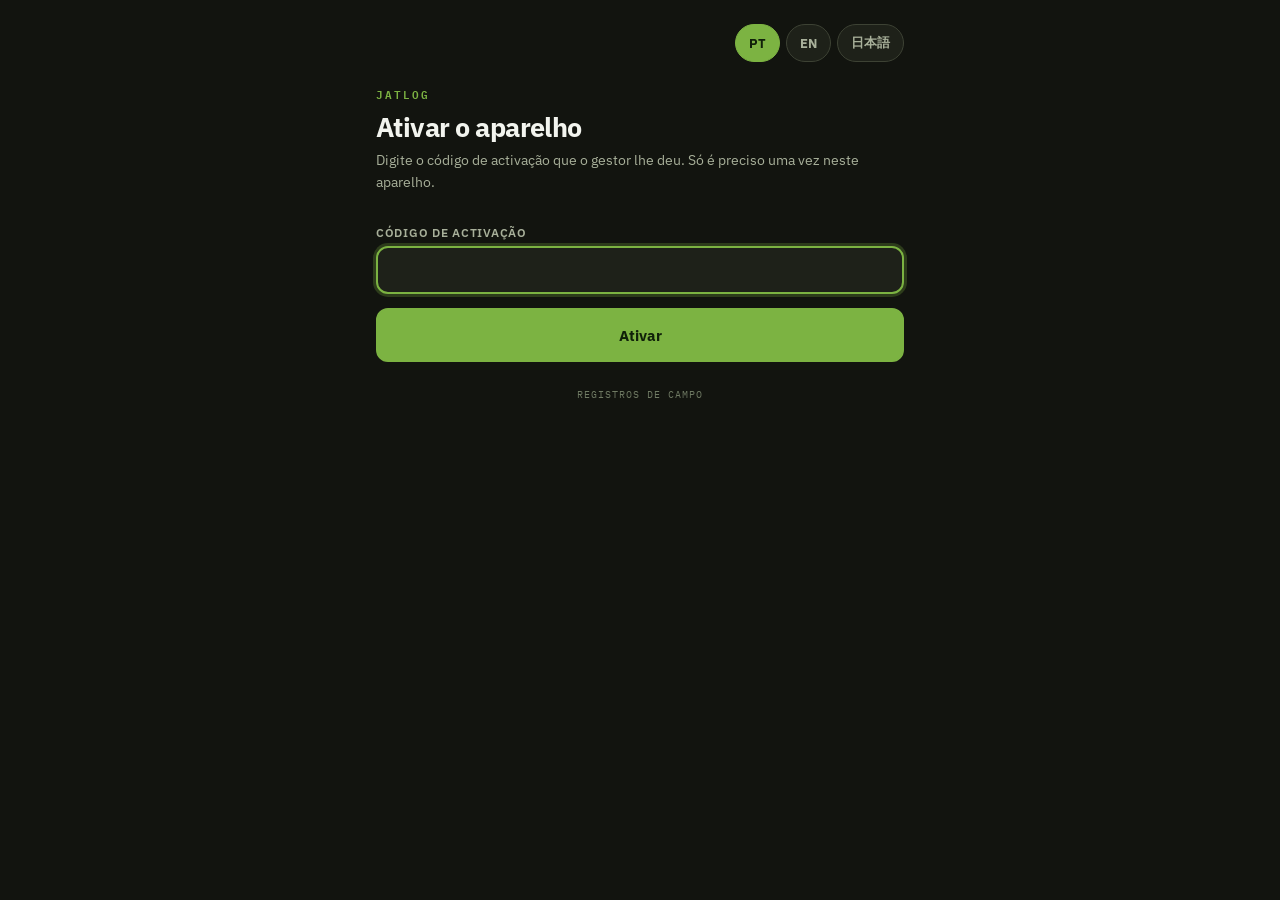
==== docs/index.html @ 4b3834bb "Take the dark palette everywhere, so the two records look like one app The measurements module was b" ====
<!DOCTYPE html>
<html lang="pt-BR">
<head>
<meta charset="UTF-8">
<meta name="viewport" content="width=device-width, initial-scale=1, maximum-scale=1, user-scalable=no, viewport-fit=cover">
<title>JatLog</title>

<link rel="manifest" href="./manifest.webmanifest">
<meta name="theme-color" content="#12140F">
<meta name="apple-mobile-web-app-capable" content="yes">
<meta name="mobile-web-app-capable" content="yes">
<meta name="apple-mobile-web-app-status-bar-style" content="black-translucent">
<meta name="apple-mobile-web-app-title" content="JatLog">
<link rel="apple-touch-icon" href="./icon-192.png">
<link rel="icon" type="image/png" href="./icon-192.png">

<link rel="preconnect" href="https://fonts.googleapis.com">
<link rel="preconnect" href="https://fonts.gstatic.com" crossorigin>
<link href="https://fonts.googleapis.com/css2?family=IBM+Plex+Mono:wght@400;500;600;700&family=IBM+Plex+Sans:wght@400;500;600;700&display=swap" rel="stylesheet">
<link rel="stylesheet" href="./styles.css">
</head>
<body>

<main id="palco">

  <!-- escolha do idioma: vale para os dois módulos -->
  <div class="idiomas" id="idiomas" hidden></div>

  <!-- ---------------------------------------------------- 0. activação ---- -->
  <section class="ecra" id="ecraActivacao" hidden>
    <div class="login-head">
      <div class="mark">JatLog</div>
      <h1 data-t="activacao.titulo"></h1>
      <p data-t="activacao.texto"></p>
    </div>
    <div class="painel">
      <div class="banner error" id="avisoActivacao" hidden></div>
      <label class="campo" for="inpCodigo" data-t="activacao.campo"></label>
      <input type="text" id="inpCodigo" autocomplete="off" autocapitalize="off"
             autocorrect="off" spellcheck="false" enterkeyhint="go">
      <button class="btn principal" id="btnActivar" data-t="activacao.botao"></button>
    </div>
    <div class="appfoot" data-t="app.subtitulo"></div>
  </section>

  <!-- ------------------------------------------------------- 1. entrada ---- -->
  <section class="ecra" id="ecraEntrada" hidden>
    <div class="login-head">
      <div class="mark">JatLog</div>
      <h1 data-t="entrada.titulo"></h1>
      <p data-t="entrada.texto"></p>
    </div>
    <div class="painel">
      <div class="banner error" id="avisoEntrada" hidden></div>

      <div class="banner info" id="avisoAdminActivo" data-t="entrada.adminActivo" hidden></div>
      <button class="btn ligacao" id="btnSairAdmin" data-t="entrada.sairAdmin" hidden></button>

      <label class="campo" for="inpNome" data-t="entrada.nome"></label>
      <input type="text" id="inpNome" data-tph="entrada.nomePlaceholder" autocomplete="name"
             autocapitalize="words" enterkeyhint="go">

      <details id="blocoAdmin">
        <summary data-t="entrada.admin"></summary>
        <label class="campo" for="inpSenha" data-t="entrada.senha"></label>
        <input type="password" id="inpSenha" data-tph="entrada.senhaPlaceholder"
               autocomplete="off">
      </details>

      <button class="btn principal" id="btnComecar" data-t="entrada.botao"></button>
    </div>
    <div class="appfoot" data-t="app.rodape"></div>
  </section>

  <!-- ---------------------------------------------------------- 2. menu ---- -->
  <section class="ecra" id="ecraMenu" hidden>
    <div class="login-head">
      <div class="mark">JatLog</div>
      <h1 data-t="menu.titulo"></h1>
      <p id="subMenu"></p>
    </div>

    <div class="painel">
      <a class="cartao-menu" id="cartaoColheita" href="./colheita/">
        <span class="cartao-t" data-t="menu.colheita"></span>
        <span class="cartao-d" data-t="menu.colheitaDesc"></span>
        <span class="cartao-fila" id="filaColheita" hidden></span>
      </a>

      <a class="cartao-menu" id="cartaoIndia" href="./india/">
        <span class="cartao-t" data-t="menu.india"></span>
        <span class="cartao-d" data-t="menu.indiaDesc"></span>
        <span class="cartao-fila" id="filaIndia" hidden></span>
      </a>
    </div>

    <button class="btn ligacao" id="btnSairAdmin2" data-t="entrada.sairAdmin" hidden></button>
    <button class="btn ligacao" id="btnTrocarUsuario" data-t="geral.trocarUsuario"></button>
    <button class="btn ligacao" id="btnDesactivar" data-t="menu.desactivar"></button>

    <div class="appfoot" data-t="app.rodape"></div>
  </section>

</main>

<div id="brinde" hidden></div>

<script src="./config.js"></script>
<script src="./shell_i18n.js"></script>
<script src="./shell.js"></script>
</body>
</html>
---- docs/styles.css ----
/* JatLog — entrada comum e módulo da colheita.
 *
 * O desenho veio da aplicação Streamlit ("balança"), mas as cores são as do
 * módulo das medições: fundo escuro e verde-limão, pensados para se ler ao sol
 * (Kaz, 2026-08-11: "juntem-se no escuro"). A estrutura das classes e as
 * medidas não mudaram — só a paleta.
 *
 * Os nomes das variáveis são os de sempre para não haver que reescrever o
 * ficheiro todo; o que mudou foi o valor. `--card` é o painel, `--ink` é o
 * texto claro, `--green` é o acento. `--sobre-verde` é o texto que assenta
 * por cima do acento (nunca branco: sobre este verde não tem contraste).
 */

:root {
  --ink:         #F2F4EE;
  --ink-soft:    #A8B09A;
  --ink-fraco:   #6F7A63;
  --line:        #3D4234;
  --bg:          #12140F;
  --card:        #1E2119;
  --card2:       #2A2E23;
  --green:       #7CB342;
  --green-dark:  #558B2F;
  --green-soft:  #17400F;
  --sobre-verde: #10210A;
  --amber:       #F9A825;
  --amber-soft:  #4A3C0C;
  --red:         #E53935;
  --red-soft:    #4A1414;
  --panel:       #0B0D09;
  --digit:       #B6E88A;
  --shadow:      0 1px 2px rgba(0,0,0,.35), 0 6px 20px rgba(0,0,0,.30);
  --font-ui:    'IBM Plex Sans', -apple-system, BlinkMacSystemFont, 'Segoe UI', sans-serif;
  --font-mono:  'IBM Plex Mono', ui-monospace, SFMono-Regular, Menlo, monospace;
}

/* Uma classe nunca deve vencer o atributo hidden (erro já cometido no India Rec). */
[hidden] { display: none !important; }

* { box-sizing: border-box; }

html, body {
  margin: 0;
  padding: 0;
  background: var(--bg);
  color: var(--ink);
  font-family: var(--font-ui);
  -webkit-text-size-adjust: 100%;
  -webkit-tap-highlight-color: transparent;
  overscroll-behavior-y: none;
}

#palco {
  max-width: 560px;
  margin: 0 auto;
  padding: calc(env(safe-area-inset-top, 0px) + 14px) 16px
           calc(env(safe-area-inset-bottom, 0px) + 40px);
}

@keyframes rise { from { opacity: 0; transform: translateY(6px); } to { opacity: 1; transform: none; } }
.ecra { animation: rise .18s ease-out; }

/* ================= barra de rede / fila ================= */
/* os mesmos tons da barra de estado do módulo das medições */
#barra {
  position: sticky;
  top: 0;
  z-index: 50;
  padding: 9px 12px;
  text-align: center;
  font-size: 13px;
  font-weight: 600;
  letter-spacing: .04em;
  color: #fff;
  background: #6D1B1B;
}
#barra.enviando { background: #5D4E12; }
#barra.guardado { background: var(--green-dark); }

/* ================= escolha do idioma ================= */
.idiomas {
  display: flex;
  justify-content: flex-end;
  gap: 6px;
  padding-top: 10px;
}
.idiomas button {
  min-height: 38px;
  border: 1px solid var(--line);
  background: var(--card);
  color: var(--ink-soft);
  font-family: var(--font-ui);
  font-size: 13px;
  font-weight: 700;
  padding: 7px 13px;
  border-radius: 999px;
  cursor: pointer;
}
.idiomas button.activo {
  background: var(--green);
  border-color: var(--green);
  color: var(--sobre-verde);
}

/* ================= cabeçalho de entrada ================= */
.login-head { padding: 22px 0 18px; }
.login-head .mark {
  font-family: var(--font-mono);
  font-size: 11px;
  letter-spacing: .18em;
  text-transform: uppercase;
  color: var(--green);
  font-weight: 600;
}
.login-head h1 {
  font-size: 27px;
  font-weight: 700;
  margin: 8px 0 6px;
  line-height: 1.22;
  letter-spacing: -.02em;
}
.login-head p { font-size: 14px; color: var(--ink-soft); margin: 0; line-height: 1.55; }

.appfoot {
  margin-top: 26px;
  text-align: center;
  font-family: var(--font-mono);
  font-size: 10px;
  letter-spacing: .1em;
  text-transform: uppercase;
  color: var(--ink-fraco);
}

/* ================= painel de formulário ================= */
.painel { display: block; }

label.campo {
  display: block;
  font-size: 12px;
  font-weight: 600;
  letter-spacing: .06em;
  text-transform: uppercase;
  color: var(--ink-soft);
  margin: 14px 0 6px;
}

input[type="text"], input[type="password"], select {
  width: 100%;
  background: var(--card);
  border: 2px solid var(--line);
  border-radius: 12px;
  font-family: var(--font-ui);
  font-size: 16px;
  padding: 12px 14px;
  color: var(--ink);
  appearance: none;
  -webkit-appearance: none;
}
select {
  background-image: url("data:image/svg+xml;utf8,<svg xmlns='http://www.w3.org/2000/svg' width='12' height='8'><path d='M1 1l5 5 5-5' fill='none' stroke='%23A8B09A' stroke-width='1.8' stroke-linecap='round'/></svg>");
  background-repeat: no-repeat;
  background-position: right 14px center;
  padding-right: 36px;
}
input:focus, select:focus {
  outline: none;
  border-color: var(--green);
  box-shadow: 0 0 0 3px rgba(124, 179, 66, .25);
}
input::placeholder { color: var(--ink-fraco); }
/* o menu do select é desenhado pelo sistema: sem isto ficava texto claro
   sobre fundo claro em alguns Android */
select option { background: var(--card); color: var(--ink); }

.duas { display: grid; grid-template-columns: 1fr 1fr; gap: 10px; }
.duas > .btn { margin-top: 10px; }

/* o painel é mais claro que os campos que estão lá dentro: no escuro, um campo
   da mesma cor do painel desaparece */
details#blocoAdmin {
  margin-top: 14px;
  border: 1px solid var(--line);
  border-radius: 12px;
  background: var(--card2);
  overflow: hidden;
}
details#blocoAdmin summary {
  font-size: 13px;
  color: var(--ink-soft);
  padding: 13px 14px;
  cursor: pointer;
}
details#blocoAdmin > *:not(summary) { margin-left: 14px; margin-right: 14px; }
details#blocoAdmin > input { width: calc(100% - 28px); margin-bottom: 14px; }

/* ================= botões ================= */
.btn {
  display: block;
  width: 100%;
  margin-top: 14px;
  border-radius: 12px;
  font-family: var(--font-ui);
  font-size: 15px;
  font-weight: 600;
  min-height: 54px;
  padding: 10px 16px;
  border: 2px solid var(--line);
  background: var(--card2);
  color: var(--ink);
  cursor: pointer;
  transition: transform .08s ease, background .15s ease;
}
.btn:hover { border-color: var(--ink-soft); }
.btn:active { transform: scale(.985); }
.btn:focus-visible { outline: 3px solid var(--green); outline-offset: 2px; }

.btn.principal {
  background: var(--green);
  border-color: var(--green);
  color: var(--sobre-verde);
  font-weight: 700;
}
.btn.principal:hover { background: var(--green-dark); border-color: var(--green-dark); }

.btn.cancelar { background: var(--red-soft); border-color: var(--red); color: #FFB4AE; }
.btn.cancelar:hover { background: var(--red); color: #fff; }

.btn.perigo { background: var(--red); border-color: var(--red); color: #fff; }
.btn.perigo:hover { background: #B71C1C; border-color: #B71C1C; }

.btn.ligacao {
  background: transparent;
  border: none;
  color: var(--ink-soft);
  font-size: 13px;
  font-weight: 500;
  min-height: 38px;
  text-decoration: underline;
  text-underline-offset: 3px;
}
.btn.apagar {
  background: transparent;
  border: none;
  color: #FF8A80;
  font-size: 13px;
  font-weight: 500;
  min-height: 38px;
  text-decoration: underline;
  text-underline-offset: 3px;
}

/* ================= barra de contexto ================= */
.topbar {
  display: flex;
  align-items: center;
  justify-content: space-between;
  gap: 12px;
  background: var(--card);
  border: 1px solid var(--line);
  border-radius: 14px;
  padding: 12px 14px;
  margin-bottom: 12px;
  box-shadow: var(--shadow);
}
.topbar .who { min-width: 0; }
.topbar .who .name {
  font-size: 14px;
  font-weight: 600;
  white-space: nowrap;
  overflow: hidden;
  text-overflow: ellipsis;
}
.topbar .who .month {
  font-family: var(--font-mono);
  font-size: 11px;
  letter-spacing: .08em;
  text-transform: uppercase;
  color: var(--ink-soft);
  margin-top: 3px;
}
/* o mesmo crachá do módulo das medições */
.badge-adm {
  display: inline-block;
  font-size: 9px;
  font-weight: 800;
  letter-spacing: .12em;
  background: var(--green);
  color: var(--sobre-verde);
  border-radius: 999px;
  padding: 2px 8px;
  margin-left: 6px;
  vertical-align: 2px;
}
.counter { flex: 0 0 auto; text-align: right; padding-left: 12px; border-left: 1px solid var(--line); }
.counter .num {
  font-family: var(--font-mono);
  font-size: 26px;
  font-weight: 700;
  line-height: 1;
  color: var(--green);
  font-variant-numeric: tabular-nums;
}
.counter .lbl {
  font-size: 10px;
  letter-spacing: .1em;
  text-transform: uppercase;
  color: var(--ink-soft);
  margin-top: 4px;
}

/* ================= títulos de secção ================= */
.eyebrow {
  font-family: var(--font-mono);
  font-size: 11px;
  font-weight: 600;
  letter-spacing: .14em;
  text-transform: uppercase;
  color: var(--ink-soft);
  margin: 4px 0 8px;
}

/* ================= painel de pesagem ================= */
.readout {
  background: var(--card);
  border: 1px solid var(--line);
  border-radius: 16px;
  padding: 14px 16px;
  margin-bottom: 10px;
  box-shadow: var(--shadow);
}
.readout .tag {
  font-family: var(--font-mono);
  font-size: 11px;
  letter-spacing: .14em;
  text-transform: uppercase;
  color: var(--ink-soft);
  margin-bottom: 6px;
}
.readout .line-code {
  font-family: var(--font-mono);
  font-size: 32px;
  font-weight: 700;
  color: var(--green);
  letter-spacing: -.01em;
  line-height: 1.1;
  word-break: break-word;
}
.readout .sub { font-size: 12px; color: var(--ink-soft); margin-top: 6px; }

/* o visor do peso: mais fundo que o resto, como um mostrador de balança */
input.mostrador {
  background: var(--panel);
  color: var(--digit);
  border: 2px solid var(--line);
  border-radius: 18px;
  font-family: var(--font-mono);
  font-size: 40px;
  font-weight: 700;
  text-align: right;
  letter-spacing: -.02em;
  padding: 18px 20px;
  caret-color: var(--digit);
}
input.mostrador:focus { box-shadow: none; }
input.mostrador::placeholder { color: #46543A; font-weight: 400; }

/* a caixa grande da busca */
input.busca {
  border: 2px solid var(--line);
  border-radius: 14px;
  font-family: var(--font-mono);
  font-size: 34px;
  font-weight: 700;
  text-align: center;
  padding: 16px 14px;
}
input.busca::placeholder { color: #5E6A52; font-weight: 400; }

/* ================= segmento kg / g ================= */
.segmento {
  display: grid;
  grid-template-columns: 1fr 1fr;
  gap: 6px;
  background: var(--card);
  border: 1px solid var(--line);
  border-radius: 12px;
  padding: 5px;
  margin-top: 10px;
}
.segmento button {
  background: transparent;
  border: none;
  color: var(--ink-soft);
  font-family: var(--font-mono);
  font-size: 15px;
  font-weight: 600;
  min-height: 44px;
  border-radius: 8px;
  cursor: pointer;
}
.segmento button.activo { background: var(--green); color: var(--sobre-verde); font-weight: 700; }

/* ================= banners ================= */
.banner {
  border-radius: 12px;
  padding: 12px 14px;
  font-size: 13.5px;
  line-height: 1.5;
  margin-bottom: 12px;
  border: 1px solid transparent;
}
.banner b { font-family: var(--font-mono); }
.banner.warn  { background: var(--amber-soft); border-color: #6B5A1F; color: #F7DD9A; }
.banner.error { background: var(--red-soft);   border-color: #7A2B28; color: #FFB4AE; }
/* a ajuda fica ao lado da caixa de busca o tempo todo: mais apagada que as
   outras, para não competir com o número que se está a escrever */
.banner.info  { background: #1B2A15; border-color: #33452A; color: #B8C8A6; }
.banner.ok {
  background: var(--green-soft);
  border-color: #3E8A2C;
  color: #CFE8B4;
  font-weight: 600;
}
.banner.ok .tick { display: inline-block; font-family: var(--font-mono); font-weight: 700; margin-right: 6px; }

/* ================= grelha de detalhe ================= */
.meta {
  display: grid;
  grid-template-columns: 1fr 1fr;
  gap: 1px;
  background: var(--line);
  border: 1px solid var(--line);
  border-radius: 12px;
  overflow: hidden;
  margin-top: 14px;
}
.meta .cell { background: var(--card); padding: 11px 13px; }
.meta .k { font-size: 10px; letter-spacing: .1em; text-transform: uppercase; color: var(--ink-soft); }
.meta .v {
  font-family: var(--font-mono);
  font-size: 16px;
  font-weight: 600;
  margin-top: 3px;
  word-break: break-word;
}

/* ================= cartões (candidatos e histórico) ================= */
.cartao {
  display: block;
  width: 100%;
  text-align: left;
  border: 2px solid var(--line);
  border-radius: 12px;
  background: var(--card);
  font-family: var(--font-mono);
  font-size: 13px;
  line-height: 1.45;
  color: var(--ink);
  cursor: pointer;
  margin-bottom: 6px;
  white-space: pre-line;
}
.cartao:hover { border-color: var(--green); background: var(--card2); }
.cartao:focus-visible { outline: 3px solid var(--green); outline-offset: 2px; }

#listaCandidatos .cartao { min-height: 84px; padding: 14px 16px; }
#listaHistorico .cartao { min-height: 58px; padding: 10px 14px; }

/* registos de outra pessoa: cartão estático, sem toque */
.histrow {
  border: 2px solid var(--line);
  border-radius: 12px;
  background: #191C14;
  padding: 10px 14px;
  margin-bottom: 6px;
  font-family: var(--font-mono);
  font-size: 13px;
  line-height: 1.4;
}
.histrow .hs, .cartao .hs { color: var(--ink-soft); font-size: 12px; margin-top: 2px; display: block; }

/* por enviar */
.porenviar { border-style: dashed; border-color: #9A7F2A; background: #2A2413; }
.selo {
  display: inline-block;
  font-size: 9px;
  font-weight: 800;
  letter-spacing: .1em;
  background: var(--amber);
  color: #1A1A1A;
  border-radius: 999px;
  padding: 1px 7px;
  margin-left: 6px;
  vertical-align: 1px;
}

.empty {
  border: 1px dashed var(--line);
  border-radius: 12px;
  padding: 22px 14px;
  text-align: center;
  color: var(--ink-soft);
  font-size: 13.5px;
}

/* ================= aviso flutuante ================= */
/* o mesmo comprimido verde do módulo das medições */
#brinde {
  position: fixed;
  left: 50%;
  bottom: calc(env(safe-area-inset-bottom, 0px) + 22px);
  transform: translateX(-50%);
  z-index: 60;
  background: #43A047;
  color: #fff;
  font-size: 14px;
  font-weight: 700;
  padding: 13px 20px;
  border-radius: 999px;
  box-shadow: 0 6px 20px rgba(0, 0, 0, .45);
  max-width: 90vw;
  text-align: center;
}
#brinde.mau { background: var(--red); }

/* ================= menu: o que se vai registar =================
   Nome próprio de propósito: .cartao já é dos candidatos e do histórico
   da colheita, e as duas folhas de estilo são a mesma. */
.cartao-menu {
  display: block;
  text-decoration: none;
  color: inherit;
  background: var(--card);
  border: 2px solid var(--line);
  border-radius: 14px;
  box-shadow: var(--shadow);
  padding: 18px 16px;
  margin-top: 14px;
}
.cartao-menu:hover { border-color: var(--green); }
.cartao-menu:active { border-color: var(--green); transform: scale(.99); }
.cartao-menu:focus-visible { outline: 3px solid var(--green); outline-offset: 2px; }

.cartao-menu .cartao-t {
  display: block;
  font-size: 18px;
  font-weight: 700;
  letter-spacing: -.01em;
  color: var(--ink);
}
.cartao-menu .cartao-d {
  display: block;
  margin-top: 6px;
  font-size: 14px;
  line-height: 1.5;
  color: var(--ink-soft);
}
.cartao-menu .cartao-fila {
  display: inline-block;
  margin-top: 10px;
  padding: 3px 11px;
  border-radius: 999px;
  background: var(--amber);
  color: #1A1A1A;
  font-size: 13px;
  font-weight: 700;
}

/* O espaçamento largo é pensado para maiúsculas latinas; em japonês faz o
   texto parecer partido. Só se aplica quando o documento está em japonês. */
html[lang="ja"] .eyebrow,
html[lang="ja"] .topbar .who .month,
html[lang="ja"] .counter .lbl,
html[lang="ja"] .appfoot,
html[lang="ja"] .readout .tag,
html[lang="ja"] .meta .k,
html[lang="ja"] .selo,
html[lang="ja"] .badge-adm,
html[lang="ja"] label.campo {
  letter-spacing: .02em;
}

@media (prefers-reduced-motion: reduce) {
  * { transition: none !important; animation: none !important; }
}
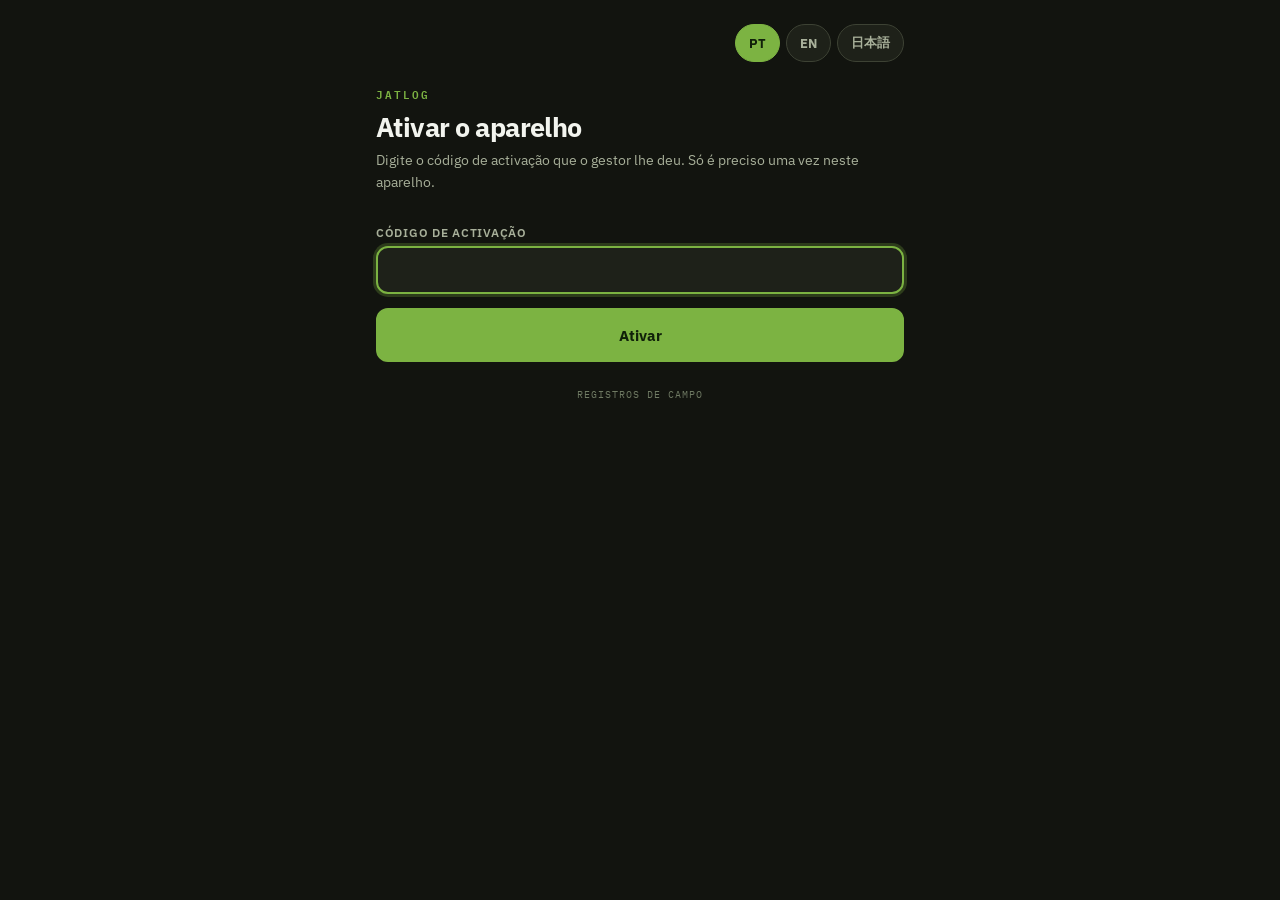
==== commit a063d5af: "Check the activation code before the phone leaves with it A wrong code does not look wrong: the app " ====
--- a/docs/index.html
+++ b/docs/index.html
@@ -35,6 +35,7 @@
     </div>
     <div class="painel">
       <div class="banner error" id="avisoActivacao" hidden></div>
+      <div class="banner info" id="estadoActivacao" data-t="activacao.aVerificar" hidden></div>
       <label class="campo" for="inpCodigo" data-t="activacao.campo"></label>
       <input type="text" id="inpCodigo" autocomplete="off" autocapitalize="off"
              autocorrect="off" spellcheck="false" enterkeyhint="go">
--- a/docs/styles.css
+++ b/docs/styles.css
@@ -134,7 +134,7 @@
 /* ================= painel de formulário ================= */
 .painel { display: block; }
 
-label.campo {
+label.campo, div.campo {
   display: block;
   font-size: 12px;
   font-weight: 600;
@@ -143,6 +143,33 @@
   color: var(--ink-soft);
   margin: 14px 0 6px;
 }
+
+/* ================= escolha do local ================= */
+/* Dois botões grandes em vez de uma lista: qual dos dois campos se está a
+   pesar tem de ser uma decisão visível, não um valor que já lá estava. */
+.escolhas-local { display: grid; gap: 10px; }
+.escolha-local {
+  display: block;
+  width: 100%;
+  text-align: left;
+  min-height: 66px;
+  padding: 14px 16px;
+  background: var(--card);
+  border: 2px solid var(--line);
+  border-radius: 14px;
+  color: var(--ink);
+  font-family: var(--font-ui);
+  cursor: pointer;
+}
+.escolha-local b { display: block; font-size: 17px; font-weight: 700; }
+.escolha-local span { display: block; margin-top: 3px; font-size: 13px; color: var(--ink-soft); }
+.escolha-local.activo {
+  background: var(--green);
+  border-color: var(--green);
+  color: var(--sobre-verde);
+}
+.escolha-local.activo span { color: var(--sobre-verde); opacity: .8; }
+.escolha-local:focus-visible { outline: 3px solid var(--green); outline-offset: 2px; }
 
 input[type="text"], input[type="password"], select {
   width: 100%;
@@ -213,6 +240,8 @@
 .btn:hover { border-color: var(--ink-soft); }
 .btn:active { transform: scale(.985); }
 .btn:focus-visible { outline: 3px solid var(--green); outline-offset: 2px; }
+.btn[disabled] { opacity: .45; cursor: default; }
+.btn[disabled]:active { transform: none; }
 
 .btn.principal {
   background: var(--green);
@@ -576,7 +605,8 @@
 html[lang="ja"] .meta .k,
 html[lang="ja"] .selo,
 html[lang="ja"] .badge-adm,
-html[lang="ja"] label.campo {
+html[lang="ja"] label.campo,
+html[lang="ja"] div.campo {
   letter-spacing: .02em;
 }
 
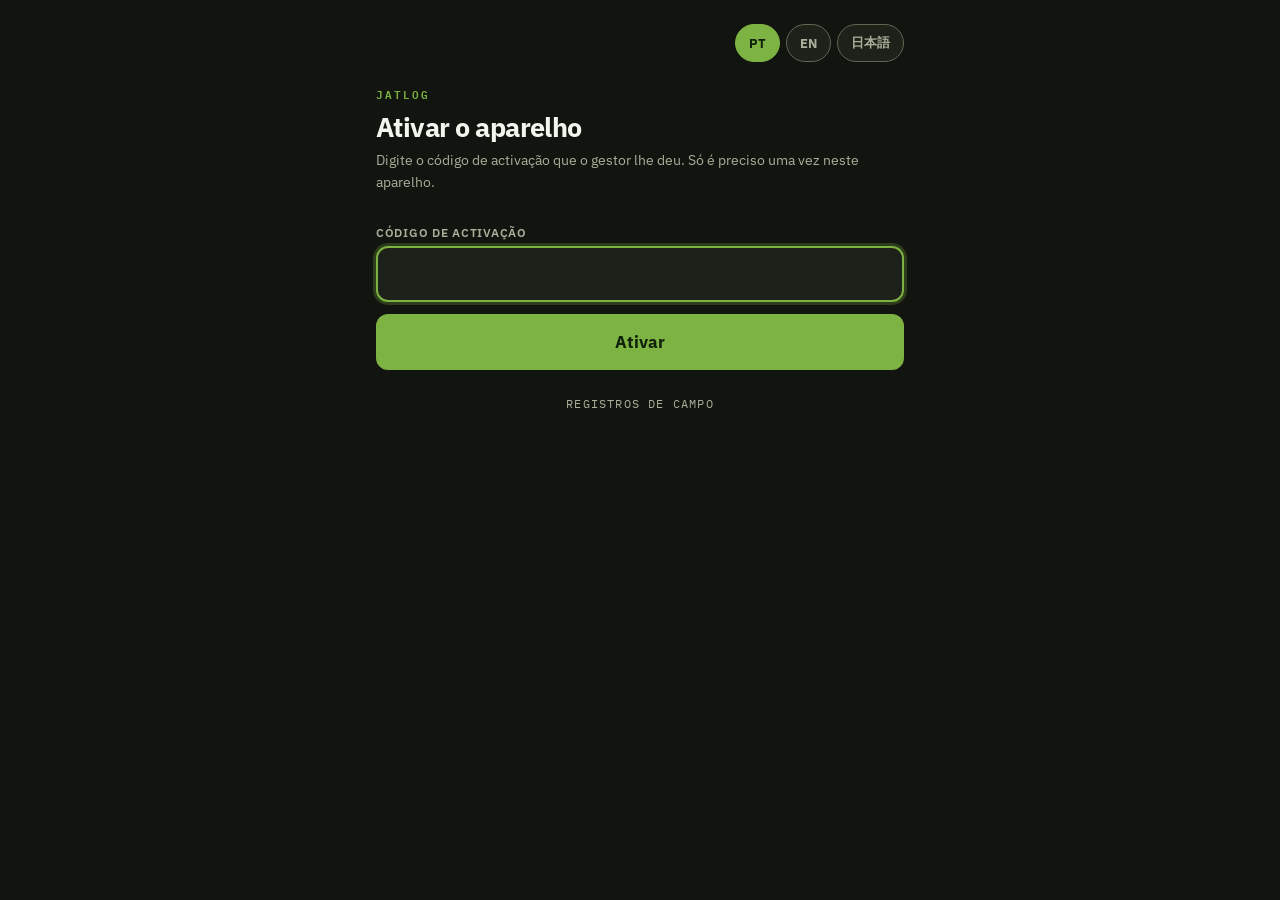
==== commit 45fbc6b0: "Make the controls look like controls The complaint was that the app had grown cluttered, and that th" ====
--- a/docs/index.html
+++ b/docs/index.html
@@ -95,9 +95,11 @@
       </a>
     </div>
 
-    <button class="btn ligacao" id="btnSairAdmin2" data-t="entrada.sairAdmin" hidden></button>
-    <button class="btn ligacao" id="btnTrocarUsuario" data-t="geral.trocarUsuario"></button>
-    <button class="btn ligacao" id="btnDesactivar" data-t="menu.desactivar"></button>
+    <div class="accoes">
+      <button class="btn ligacao" id="btnSairAdmin2" data-t="entrada.sairAdmin" hidden></button>
+      <button class="btn ligacao" id="btnTrocarUsuario" data-t="geral.trocarUsuario"></button>
+      <button class="btn ligacao" id="btnDesactivar" data-t="menu.desactivar"></button>
+    </div>
 
     <div class="appfoot" data-t="app.rodape"></div>
   </section>
--- a/docs/styles.css
+++ b/docs/styles.css
@@ -30,8 +30,27 @@
   --panel:       #0B0D09;
   --digit:       #B6E88A;
   --shadow:      0 1px 2px rgba(0,0,0,.35), 0 6px 20px rgba(0,0,0,.30);
-  --font-ui:    'IBM Plex Sans', -apple-system, BlinkMacSystemFont, 'Segoe UI', sans-serif;
+  /* O IBM Plex Sans nao tem japones: sem os nomes a seguir, o japones caia no
+     que o sistema escolhesse e as duas escritas ficavam com pesos diferentes
+     na mesma linha. Estas familias sao as do proprio aparelho, nao se descarregam. */
+  --font-ui:    'IBM Plex Sans', 'IBM Plex Sans JP', 'Noto Sans JP', 'Hiragino Sans', 'Yu Gothic', -apple-system, BlinkMacSystemFont, 'Segoe UI', sans-serif;
   --font-mono:  'IBM Plex Mono', ui-monospace, SFMono-Regular, Menlo, monospace;
+
+  /* Duas medidas de canto e não seis: os controlos são 12, as caixas que os
+     contêm são 16. Chegar a duas foi o que tirou o ar de remendo. */
+  --r-ctl:  12px;
+  --r-card: 16px;
+  /* Superfície dos comandos secundários: nem vazio nem painel, para se ver que
+     se pode tocar sem competir com o botão principal. */
+  --quiet:  #232719;
+  /* O contorno do que se pode tocar. --line (1.8:1 contra o fundo) chega para
+     um fio de separacao, mas ao sol nao chega para dizer "isto e um comando":
+     este esta nos 3:1 que as normas pedem para o limite de um controlo.
+     Manter os dois separados e o que faz os comandos saltar e as divisorias
+     ficarem quietas. */
+  --line-forte: #5F6752;
+  /* Contorno do que destroi. Vermelho apagado: le-se como aviso sem gritar. */
+  --red-linha:  #6B2A26;
 }
 
 /* Uma classe nunca deve vencer o atributo hidden (erro já cometido no India Rec). */
@@ -86,7 +105,7 @@
 }
 .idiomas button {
   min-height: 38px;
-  border: 1px solid var(--line);
+  border: 1px solid var(--line-forte);
   background: var(--card);
   color: var(--ink-soft);
   font-family: var(--font-ui);
@@ -123,12 +142,12 @@
 
 .appfoot {
   margin-top: 26px;
+  font-size: 12px;
   text-align: center;
   font-family: var(--font-mono);
-  font-size: 10px;
   letter-spacing: .1em;
   text-transform: uppercase;
-  color: var(--ink-fraco);
+  color: var(--ink-soft);
 }
 
 /* ================= painel de formulário ================= */
@@ -155,8 +174,8 @@
   min-height: 66px;
   padding: 14px 16px;
   background: var(--card);
-  border: 2px solid var(--line);
-  border-radius: 14px;
+  border: 2px solid var(--line-forte);
+  border-radius: var(--r-card);
   color: var(--ink);
   font-family: var(--font-ui);
   cursor: pointer;
@@ -174,10 +193,11 @@
 input[type="text"], input[type="password"], select {
   width: 100%;
   background: var(--card);
-  border: 2px solid var(--line);
-  border-radius: 12px;
+  border: 2px solid var(--line-forte);
+  border-radius: var(--r-ctl);
   font-family: var(--font-ui);
-  font-size: 16px;
+  font-size: 17px;
+  min-height: 56px;
   padding: 12px 14px;
   color: var(--ink);
   appearance: none;
@@ -207,7 +227,7 @@
 details#blocoAdmin {
   margin-top: 14px;
   border: 1px solid var(--line);
-  border-radius: 12px;
+  border-radius: var(--r-ctl);
   background: var(--card2);
   overflow: hidden;
 }
@@ -220,62 +240,149 @@
 details#blocoAdmin > *:not(summary) { margin-left: 14px; margin-right: 14px; }
 details#blocoAdmin > input { width: calc(100% - 28px); margin-bottom: 14px; }
 
-/* ================= botões ================= */
+/* ================= botões =================
+ *
+ * Três níveis, e só três:
+ *
+ *   principal  cheio de verde   — o que se vem fazer a este ecrã (um só)
+ *   .btn       contornado       — a alternativa de igual peso (Corrigir, Cancelar)
+ *   .ligacao   superfície baixa — ir para outro sítio, ou o caso raro
+ *
+ * O que havia antes era um texto sublinhado a fazer de botão. Sublinhado quer
+ * dizer "ligação de página" em todo o lado menos aqui, não tinha área de toque
+ * e ficava a boiar no meio do ecrã. Agora é um comando com corpo, discreto pelo
+ * tom e não pelo tamanho — o dedo continua a ter 48px onde acertar.
+ */
 .btn {
   display: block;
   width: 100%;
-  margin-top: 14px;
-  border-radius: 12px;
+  margin-top: 12px;
+  border-radius: var(--r-ctl);
   font-family: var(--font-ui);
-  font-size: 15px;
-  font-weight: 600;
-  min-height: 54px;
+  font-size: 17px;
+  font-weight: 700;
+  min-height: 56px;
   padding: 10px 16px;
-  border: 2px solid var(--line);
-  background: var(--card2);
+  border: 2px solid var(--line-forte);
+  background: transparent;
   color: var(--ink);
   cursor: pointer;
-  transition: transform .08s ease, background .15s ease;
-}
-.btn:hover { border-color: var(--ink-soft); }
-.btn:active { transform: scale(.985); }
+  transition: transform .08s ease, background .15s ease, border-color .15s ease;
+}
+.btn:active { transform: scale(.985); background: var(--card2); }
 .btn:focus-visible { outline: 3px solid var(--green); outline-offset: 2px; }
-.btn[disabled] { opacity: .45; cursor: default; }
-.btn[disabled]:active { transform: none; }
 
 .btn.principal {
   background: var(--green);
   border-color: var(--green);
   color: var(--sobre-verde);
-  font-weight: 700;
-}
-.btn.principal:hover { background: var(--green-dark); border-color: var(--green-dark); }
-
-.btn.cancelar { background: var(--red-soft); border-color: var(--red); color: #FFB4AE; }
-.btn.cancelar:hover { background: var(--red); color: #fff; }
+}
+.btn.principal:active { background: var(--green-dark); border-color: var(--green-dark); }
+
+/* Cancelar e Corrigir desfazem uma intenção — não apagam nada. Estavam de
+   vermelho, a gritar tanto como o botão que apaga mesmo, e a seguir ao verde
+   o ecrã ficava aos semáforos. O vermelho passou a valer só para o que
+   destrói. Hoje é igual ao .btn simples — o mesmo papel, o mesmo aspecto. */
+.btn.cancelar { background: transparent; border-color: var(--line-forte); color: var(--ink); }
 
 .btn.perigo { background: var(--red); border-color: var(--red); color: #fff; }
-.btn.perigo:hover { background: #B71C1C; border-color: #B71C1C; }
+.btn.perigo:active { background: #B71C1C; border-color: #B71C1C; }
 
 .btn.ligacao {
-  background: transparent;
-  border: none;
-  color: var(--ink-soft);
-  font-size: 13px;
-  font-weight: 500;
-  min-height: 38px;
-  text-decoration: underline;
-  text-underline-offset: 3px;
-}
+  background: var(--quiet);
+  border: 1px solid var(--line-forte);
+  color: var(--ink-soft);
+  font-size: 15px;
+  font-weight: 600;
+  min-height: 48px;
+  margin-top: 8px;
+  padding: 12px 14px;
+  text-decoration: none;
+}
+.btn.ligacao:active { background: var(--card2); color: var(--ink); }
+
+/* Apagar mora com as ligações — mesma forma, mesmo peso — e distingue-se só
+   pela cor. Continua a passar por uma confirmação antes de fazer alguma coisa. */
 .btn.apagar {
   background: transparent;
-  border: none;
+  border: 1px solid var(--red-linha);
   color: #FF8A80;
+  font-size: 15px;
+  font-weight: 600;
+  min-height: 48px;
+  margin-top: 8px;
+  padding: 12px 14px;
+  text-decoration: none;
+}
+.btn.apagar:active { background: var(--red-soft); border-color: var(--red); }
+
+/* Desactivado não pode ser "o mesmo a 45%": a opacidade apagava o verde e a
+   letra por igual, e o rótulo do Continuar ficava exactamente da cor do fundo
+   do próprio botão — ilegível, e ainda por cima verde, isto é, com ar de estar
+   pronto a carregar. Aqui perde a cor e ganha o tom de coisa inerte.
+   ⚠ Tem de vir DEPOIS das variantes e nomeá-las uma a uma: `.btn.principal`
+   tem a mesma especificidade que `.btn[disabled]`, por isso a regra que estiver
+   mais abaixo é a que pinta. Já aconteceu — o botão desligado voltou a verde. */
+.btn[disabled],
+.btn.principal[disabled],
+.btn.cancelar[disabled],
+.btn.perigo[disabled],
+.btn.ligacao[disabled],
+.btn.apagar[disabled] {
+  background: var(--card2);
+  border-color: var(--line);
+  color: var(--ink-soft);
+  cursor: default;
+}
+.btn[disabled]:active { transform: none; background: var(--card2); }
+
+/* ⚠ O rato não existe no campo, mas o :hover existe no Android: depois de um
+   toque o browser mantém o elemento em hover até se tocar noutro sítio. Sem
+   esta barreira, o último botão premido ficava aceso e um grupo que devia
+   ler-se como um bloco aparecia com um dos seus desirmanado. */
+@media (hover: hover) and (pointer: fine) {
+  .btn:hover { border-color: var(--ink-soft); }
+  .btn.principal:hover { background: var(--green-dark); border-color: var(--green-dark); }
+  .btn.cancelar:hover { background: var(--card2); border-color: var(--ink-soft); }
+  .btn.perigo:hover { background: #B71C1C; border-color: #B71C1C; }
+  .btn.ligacao:hover { background: var(--card2); border-color: var(--ink-fraco); color: var(--ink); }
+  .btn.apagar:hover { background: var(--red-soft); border-color: var(--red); }
+  .btn[disabled]:hover { border-color: var(--line); }
+  .cartao:active { border-color: var(--green); background: var(--card2); }
+    .escolha-local:hover { border-color: var(--ink-soft); }
+}
+
+/* Os comandos do fundo do ecrã vivem juntos, debaixo de um fio. Três ligações
+   soltas com 40px de intervalo pareciam três decisões independentes; num bloco
+   só, lêem-se de uma vez e o ecrã acaba onde deve acabar.
+   O fio está no grupo e não no primeiro botão de propósito: o primeiro pode
+   estar [hidden] (o botão de administrador), e um fio preso a ele desapareceria
+   com ele. */
+.accoes {
+  display: grid;
+  gap: 8px;
+  margin-top: 24px;
+  padding-top: 16px;
+  border-top: 1px solid var(--line);
+}
+.accoes > .btn { margin-top: 0; }
+
+/* Na busca o grupo não fecha o ecrã: por baixo dele ainda vem o histórico do
+   mês. O fio fica, mas mais perto, para não anunciar um fim que não é fim. */
+#ecraBusca .accoes { margin-top: 18px; padding-top: 14px; }
+
+/* O único .btn que não é uma faixa: vive dentro do aviso da busca, ao lado do
+   texto ("não subiu — tentar de novo"). O display/width vêm de um style inline
+   posto pelo JS (colheita/app.js), aqui só se acerta a forma. */
+#btnRetentar {
+  background: transparent;
+  border-color: currentColor;
+  color: inherit;
+  min-height: 34px;
+  padding: 4px 12px;
   font-size: 13px;
-  font-weight: 500;
-  min-height: 38px;
-  text-decoration: underline;
-  text-underline-offset: 3px;
+  border-radius: 999px;
+  vertical-align: 1px;
 }
 
 /* ================= barra de contexto ================= */
@@ -286,7 +393,7 @@
   gap: 12px;
   background: var(--card);
   border: 1px solid var(--line);
-  border-radius: 14px;
+  border-radius: var(--r-card);
   padding: 12px 14px;
   margin-bottom: 12px;
   box-shadow: var(--shadow);
@@ -330,7 +437,7 @@
   font-variant-numeric: tabular-nums;
 }
 .counter .lbl {
-  font-size: 10px;
+  font-size: 11px;
   letter-spacing: .1em;
   text-transform: uppercase;
   color: var(--ink-soft);
@@ -352,7 +459,7 @@
 .readout {
   background: var(--card);
   border: 1px solid var(--line);
-  border-radius: 16px;
+  border-radius: var(--r-card);
   padding: 14px 16px;
   margin-bottom: 10px;
   box-shadow: var(--shadow);
@@ -381,7 +488,7 @@
   background: var(--panel);
   color: var(--digit);
   border: 2px solid var(--line);
-  border-radius: 18px;
+  border-radius: var(--r-card);
   font-family: var(--font-mono);
   font-size: 40px;
   font-weight: 700;
@@ -391,19 +498,19 @@
   caret-color: var(--digit);
 }
 input.mostrador:focus { box-shadow: none; }
-input.mostrador::placeholder { color: #46543A; font-weight: 400; }
+input.mostrador::placeholder { color: var(--ink-fraco); font-weight: 400; }
 
 /* a caixa grande da busca */
 input.busca {
   border: 2px solid var(--line);
-  border-radius: 14px;
+  border-radius: var(--r-card);
   font-family: var(--font-mono);
   font-size: 34px;
   font-weight: 700;
   text-align: center;
   padding: 16px 14px;
 }
-input.busca::placeholder { color: #5E6A52; font-weight: 400; }
+input.busca::placeholder { color: var(--ink-fraco); font-weight: 400; }
 
 /* ================= segmento kg / g ================= */
 .segmento {
@@ -411,27 +518,27 @@
   grid-template-columns: 1fr 1fr;
   gap: 6px;
   background: var(--card);
-  border: 1px solid var(--line);
-  border-radius: 12px;
+  border: 1px solid var(--line-forte);
+  border-radius: var(--r-ctl);
   padding: 5px;
   margin-top: 10px;
 }
 .segmento button {
   background: transparent;
+  border-radius: var(--r-ctl);
   border: none;
   color: var(--ink-soft);
   font-family: var(--font-mono);
   font-size: 15px;
   font-weight: 600;
   min-height: 44px;
-  border-radius: 8px;
   cursor: pointer;
 }
 .segmento button.activo { background: var(--green); color: var(--sobre-verde); font-weight: 700; }
 
 /* ================= banners ================= */
 .banner {
-  border-radius: 12px;
+  border-radius: var(--r-ctl);
   padding: 12px 14px;
   font-size: 13.5px;
   line-height: 1.5;
@@ -443,7 +550,8 @@
 .banner.error { background: var(--red-soft);   border-color: #7A2B28; color: #FFB4AE; }
 /* a ajuda fica ao lado da caixa de busca o tempo todo: mais apagada que as
    outras, para não competir com o número que se está a escrever */
-.banner.info  { background: #1B2A15; border-color: #33452A; color: #B8C8A6; }
+.banner.info  { background: transparent; border-color: transparent; color: var(--ink-soft);
+                font-size: 13px; padding: 6px 2px 0; margin-bottom: 10px; }
 .banner.ok {
   background: var(--green-soft);
   border-color: #3E8A2C;
@@ -459,12 +567,12 @@
   gap: 1px;
   background: var(--line);
   border: 1px solid var(--line);
-  border-radius: 12px;
+  border-radius: var(--r-card);
   overflow: hidden;
   margin-top: 14px;
 }
 .meta .cell { background: var(--card); padding: 11px 13px; }
-.meta .k { font-size: 10px; letter-spacing: .1em; text-transform: uppercase; color: var(--ink-soft); }
+.meta .k { font-size: 12px; letter-spacing: .1em; text-transform: uppercase; color: var(--ink-soft); }
 .meta .v {
   font-family: var(--font-mono);
   font-size: 16px;
@@ -478,8 +586,8 @@
   display: block;
   width: 100%;
   text-align: left;
-  border: 2px solid var(--line);
-  border-radius: 12px;
+  border: 2px solid var(--line-forte);
+  border-radius: var(--r-ctl);
   background: var(--card);
   font-family: var(--font-mono);
   font-size: 13px;
@@ -489,7 +597,7 @@
   margin-bottom: 6px;
   white-space: pre-line;
 }
-.cartao:hover { border-color: var(--green); background: var(--card2); }
+.cartao:active { border-color: var(--green); background: var(--card2); }
 .cartao:focus-visible { outline: 3px solid var(--green); outline-offset: 2px; }
 
 #listaCandidatos .cartao { min-height: 84px; padding: 14px 16px; }
@@ -498,7 +606,7 @@
 /* registos de outra pessoa: cartão estático, sem toque */
 .histrow {
   border: 2px solid var(--line);
-  border-radius: 12px;
+  border-radius: var(--r-ctl);
   background: #191C14;
   padding: 10px 14px;
   margin-bottom: 6px;
@@ -524,8 +632,9 @@
 }
 
 .empty {
-  border: 1px dashed var(--line);
-  border-radius: 12px;
+  border: 1px solid var(--line);
+  background: var(--card);
+  border-radius: var(--r-ctl);
   padding: 22px 14px;
   text-align: center;
   color: var(--ink-soft);
@@ -560,13 +669,14 @@
   text-decoration: none;
   color: inherit;
   background: var(--card);
-  border: 2px solid var(--line);
-  border-radius: 14px;
+  border: 2px solid var(--line-forte);
+  border-radius: var(--r-card);
   box-shadow: var(--shadow);
   padding: 18px 16px;
   margin-top: 14px;
 }
-.cartao-menu:hover { border-color: var(--green); }
+.cartao-menu { border-color: var(--green-dark); }
+.cartao-menu .cartao-t { color: var(--green); }
 .cartao-menu:active { border-color: var(--green); transform: scale(.99); }
 .cartao-menu:focus-visible { outline: 3px solid var(--green); outline-offset: 2px; }
 
@@ -597,6 +707,20 @@
 
 /* O espaçamento largo é pensado para maiúsculas latinas; em japonês faz o
    texto parecer partido. Só se aplica quando o documento está em japonês. */
+html[lang="ja"] .login-head h1,
+html[lang="ja"] .cartao-menu .cartao-t { letter-spacing: 0; }
+/* O japonês respira mais do que o alfabeto latino: 1.22 corta as kanas ao meio. */
+html[lang="ja"] .login-head h1 { line-height: 1.45; }
+html[lang="ja"] .login-head p,
+html[lang="ja"] .cartao-menu .cartao-d { line-height: 1.75; }
+/* O IBM Plex Mono não tem katakana: "オフライン" caía noutra letra, e ainda por
+   cima em maiúsculas com entreletra larga. */
+html[lang="ja"] .appfoot {
+  font-family: var(--font-ui);
+  letter-spacing: 0;
+  text-transform: none;
+}
+
 html[lang="ja"] .eyebrow,
 html[lang="ja"] .topbar .who .month,
 html[lang="ja"] .counter .lbl,
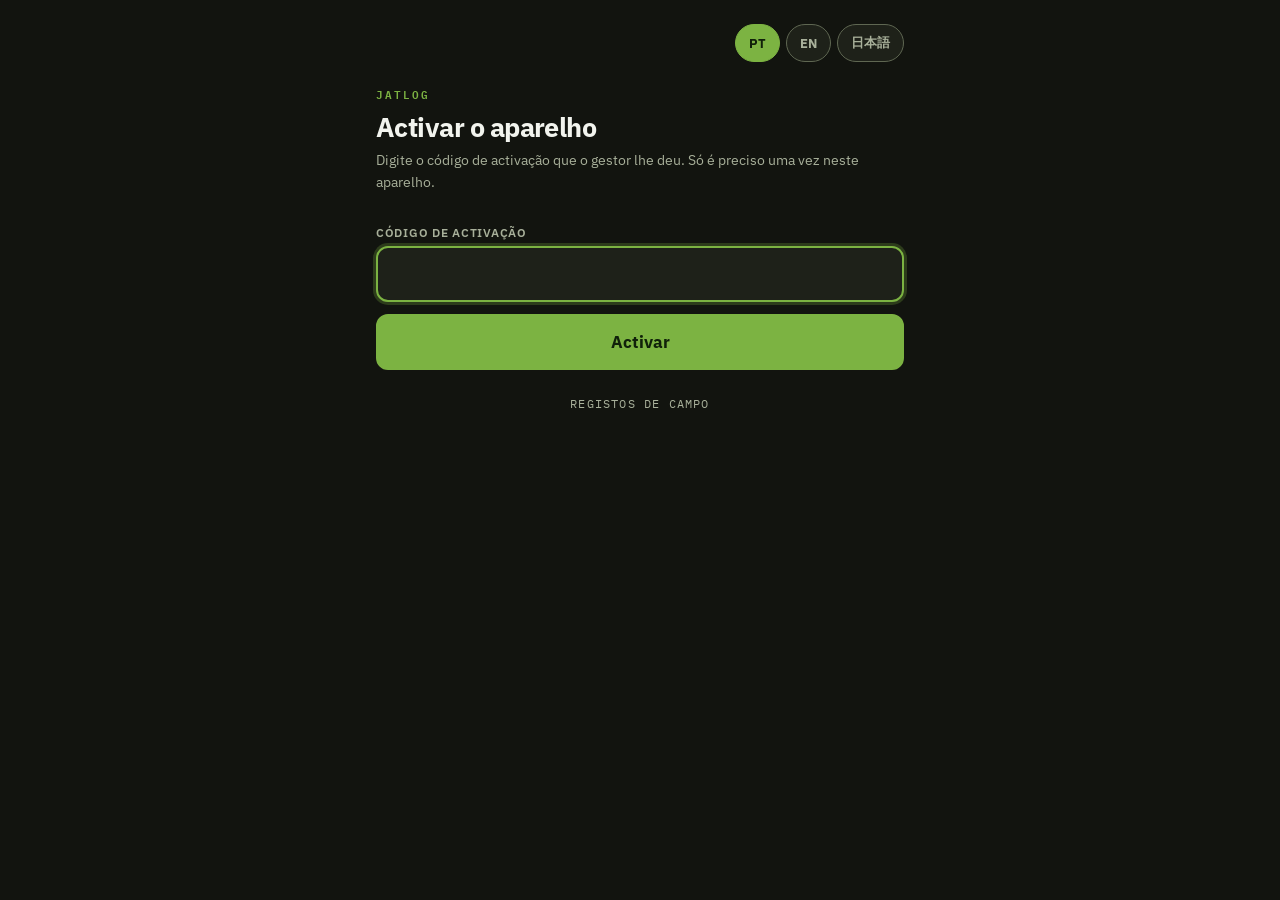
==== commit a4294511: "Speak one Portuguese, and move the delete button off the save spot The harvest side and the entry sc" ====
--- a/docs/index.html
+++ b/docs/index.html
@@ -1,5 +1,5 @@
 <!DOCTYPE html>
-<html lang="pt-BR">
+<html lang="pt-PT">
 <head>
 <meta charset="UTF-8">
 <meta name="viewport" content="width=device-width, initial-scale=1, maximum-scale=1, user-scalable=no, viewport-fit=cover">
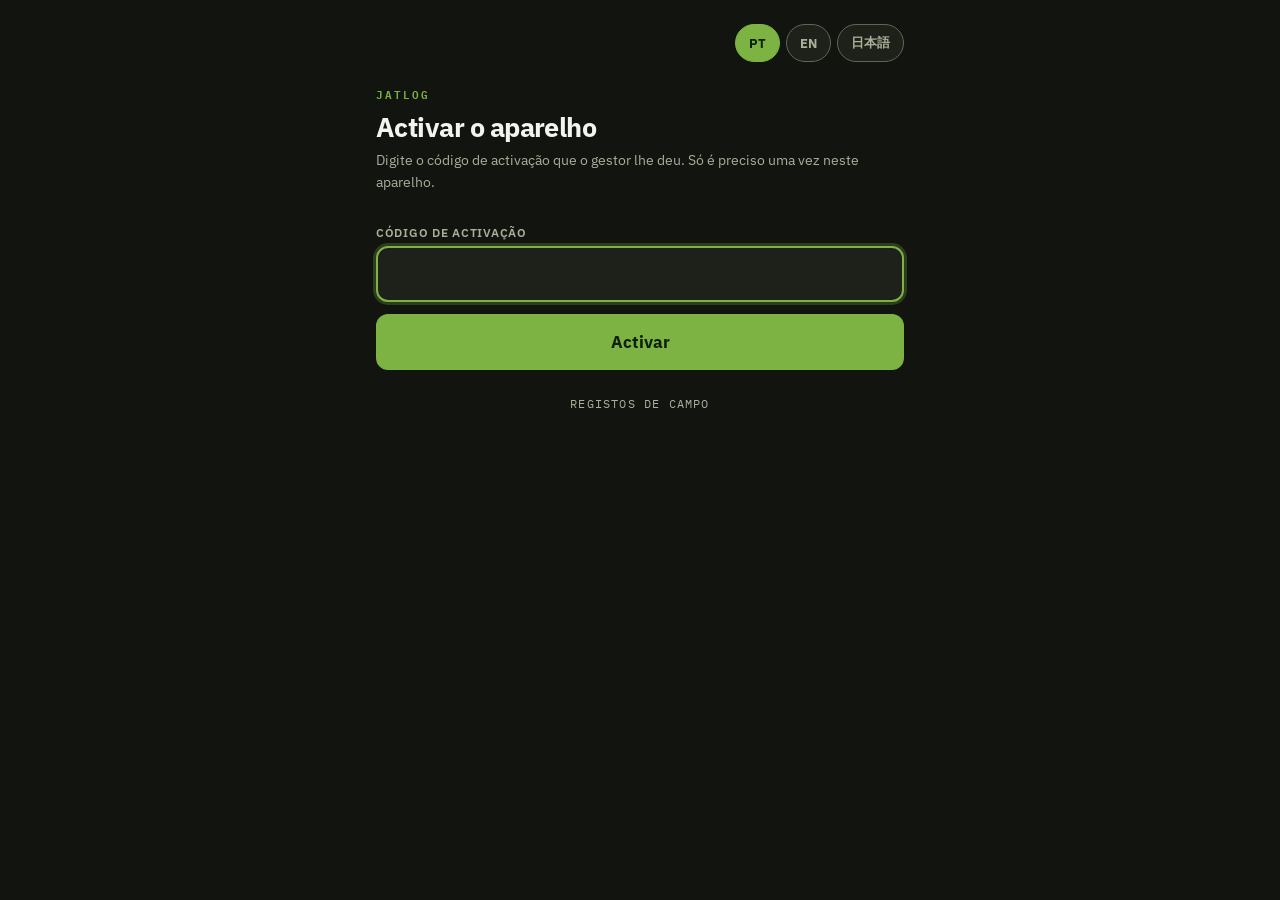
==== commit 9797492b: "shell+modules: lighter UI, all-period history on site/season screens, send-now everywhere Three requ" ====
--- a/docs/index.html
+++ b/docs/index.html
@@ -81,6 +81,18 @@
       <p id="subMenu"></p>
     </div>
 
+    <!-- Estado do envio numa linha só (2026-08-30). Antes eram dois botões
+         de faixa inteira ("Verificar actualização" no topo, "Enviar agora"
+         no fundo) mais os crachás dos cartões — o Kaz pediu o ecrã mais
+         leve. Com fila: faixa âmbar com o total e o botão de enviar. Sem
+         fila: um visto discreto, e nenhum botão — enviar sem nada por
+         enviar só dizia "já está tudo enviado". -->
+    <div class="estado-envio" id="estadoEnvio" hidden>
+      <span id="estadoEnvioTexto"></span>
+      <button class="btn mini" id="btnEnviarAgoraMenu" data-t="menu.enviarAgora"></button>
+    </div>
+    <div class="estado-ok" id="estadoOk" data-t="menu.tudoEnviado" hidden></div>
+
     <div class="painel">
       <a class="cartao-menu" id="cartaoColheita" href="./colheita/">
         <span class="cartao-t" data-t="menu.colheita"></span>
@@ -93,12 +105,22 @@
         <span class="cartao-d" data-t="menu.indiaDesc"></span>
         <span class="cartao-fila" id="filaIndia" hidden></span>
       </a>
+
+      <a class="cartao-menu" id="cartaoPesagem" href="./pesagem/">
+        <span class="cartao-t" data-t="menu.pesagem"></span>
+        <span class="cartao-d" data-t="menu.pesagemDesc"></span>
+        <span class="cartao-fila" id="filaPesagem" hidden></span>
+      </a>
     </div>
 
-    <div class="accoes">
-      <button class="btn ligacao" id="btnSairAdmin2" data-t="entrada.sairAdmin" hidden></button>
-      <button class="btn ligacao" id="btnTrocarUsuario" data-t="geral.trocarUsuario"></button>
-      <button class="btn ligacao" id="btnDesactivar" data-t="menu.desactivar"></button>
+    <!-- Manutenção rara, em comprimidos pequenos e não em faixas: quatro
+         faixas cinzentas iguais liam-se como quatro decisões do mesmo peso
+         que os cartões. O desactivar é o único a vermelho (destrói). -->
+    <div class="accoes-mini">
+      <button class="btn mini" id="btnSairAdmin2" data-t="entrada.sairAdmin" hidden></button>
+      <button class="btn mini" id="btnTrocarUsuario" data-t="geral.trocarUsuario"></button>
+      <button class="btn mini" id="btnVerificarAtualizacao" data-t="atualizar.botao"></button>
+      <button class="btn mini perigoso" id="btnDesactivar" data-t="menu.desactivar"></button>
     </div>
 
     <div class="appfoot" data-t="app.rodape"></div>
--- a/docs/styles.css
+++ b/docs/styles.css
@@ -153,6 +153,36 @@
 /* ================= painel de formulário ================= */
 .painel { display: block; }
 
+/* ================= menu: estado do envio =================
+   Uma linha só, entre o título e os cartões. Âmbar quando há fila (o mesmo
+   tom dos crachás "por enviar"), com o botão de enviar dentro; quando não
+   há nada, apenas um visto discreto — sem botão, porque não haveria nada
+   para o botão fazer. */
+.estado-envio {
+  display: flex;
+  align-items: center;
+  justify-content: space-between;
+  gap: 12px;
+  background: var(--amber-soft);
+  border: 1px solid #6B5A1F;
+  border-radius: var(--r-ctl);
+  padding: 8px 8px 8px 14px;
+  color: #F7DD9A;
+  font-size: 14.5px;
+  font-weight: 700;
+}
+.estado-envio .btn.mini {
+  background: var(--green);
+  border-color: var(--green);
+  color: var(--sobre-verde);
+  font-weight: 700;
+}
+.estado-ok {
+  font-size: 13px;
+  color: var(--ink-soft);
+  padding: 2px 2px 0;
+}
+
 label.campo, div.campo {
   display: block;
   font-size: 12px;
@@ -199,6 +229,10 @@
   font-size: 17px;
   min-height: 56px;
   padding: 12px 14px;
+  /* Sem isto o texto fica encostado ao topo da caixa (a caixa é mais alta
+     que uma linha e o input não centra sozinho) — mesma correcção do
+     india/styles.css: 56 − 2×borda(2px) − 2×padding vertical(12px) = 28px. */
+  line-height: 28px;
   color: var(--ink);
   appearance: none;
   -webkit-appearance: none;
@@ -316,6 +350,28 @@
 }
 .btn.apagar:active { background: var(--red-soft); border-color: var(--red); }
 
+/* Comprimido pequeno: comandos raros ou de apoio que não merecem uma faixa
+   inteira (trocar de utilizador, verificar actualização, enviar agora ao
+   lado de um título). Redondo para não se confundir com os .btn de faixa;
+   ainda com 40px de altura para o dedo. */
+.btn.mini {
+  display: inline-block;
+  width: auto;
+  margin-top: 0;
+  min-height: 40px;
+  padding: 8px 14px;
+  border: 1px solid var(--line-forte);
+  border-radius: 999px;
+  background: var(--quiet);
+  color: var(--ink);
+  font-size: 13.5px;
+  font-weight: 600;
+}
+.btn.mini:active { background: var(--card2); }
+/* o único mini a vermelho: o que apaga a activação do aparelho */
+.btn.mini.perigoso { background: transparent; border-color: var(--red-linha); color: #FF8A80; }
+.btn.mini.perigoso:active { background: var(--red-soft); border-color: var(--red); }
+
 /* Desactivado não pode ser "o mesmo a 45%": a opacidade apagava o verde e a
    letra por igual, e o rótulo do Continuar ficava exactamente da cor do fundo
    do próprio botão — ilegível, e ainda por cima verde, isto é, com ar de estar
@@ -347,6 +403,9 @@
   .btn.perigo:hover { background: #B71C1C; border-color: #B71C1C; }
   .btn.ligacao:hover { background: var(--card2); border-color: var(--ink-fraco); color: var(--ink); }
   .btn.apagar:hover { background: var(--red-soft); border-color: var(--red); }
+  .btn.mini:hover { background: var(--card2); border-color: var(--ink-fraco); }
+  .btn.mini.perigoso:hover { background: var(--red-soft); border-color: var(--red); }
+  .estado-envio .btn.mini:hover { background: var(--green-dark); border-color: var(--green-dark); }
   .btn[disabled]:hover { border-color: var(--line); }
   .cartao:active { border-color: var(--green); background: var(--card2); }
     .escolha-local:hover { border-color: var(--ink-soft); }
@@ -370,6 +429,29 @@
 /* Na busca o grupo não fecha o ecrã: por baixo dele ainda vem o histórico do
    mês. O fio fica, mas mais perto, para não anunciar um fim que não é fim. */
 #ecraBusca .accoes { margin-top: 18px; padding-top: 14px; }
+
+/* A manutenção do menu (trocar utilizador, actualizar, desactivar) vive numa
+   linha de comprimidos pequenos e centrados, debaixo do mesmo fio — quatro
+   faixas empilhadas liam-se como quatro decisões do peso dos cartões. */
+.accoes-mini {
+  display: flex;
+  flex-wrap: wrap;
+  justify-content: center;
+  gap: 8px;
+  margin-top: 24px;
+  padding-top: 16px;
+  border-top: 1px solid var(--line);
+}
+
+/* Título de secção com um comando pequeno à direita (o "enviar agora" do
+   histórico) — o comando só aparece quando há fila, ver pintarBarra(). */
+.linha-eyebrow {
+  display: flex;
+  align-items: center;
+  justify-content: space-between;
+  gap: 10px;
+}
+.linha-eyebrow .eyebrow { margin: 0; }
 
 /* O único .btn que não é uma faixa: vive dentro do aviso da busca, ao lado do
    texto ("não subiu — tentar de novo"). O display/width vêm de um style inline
